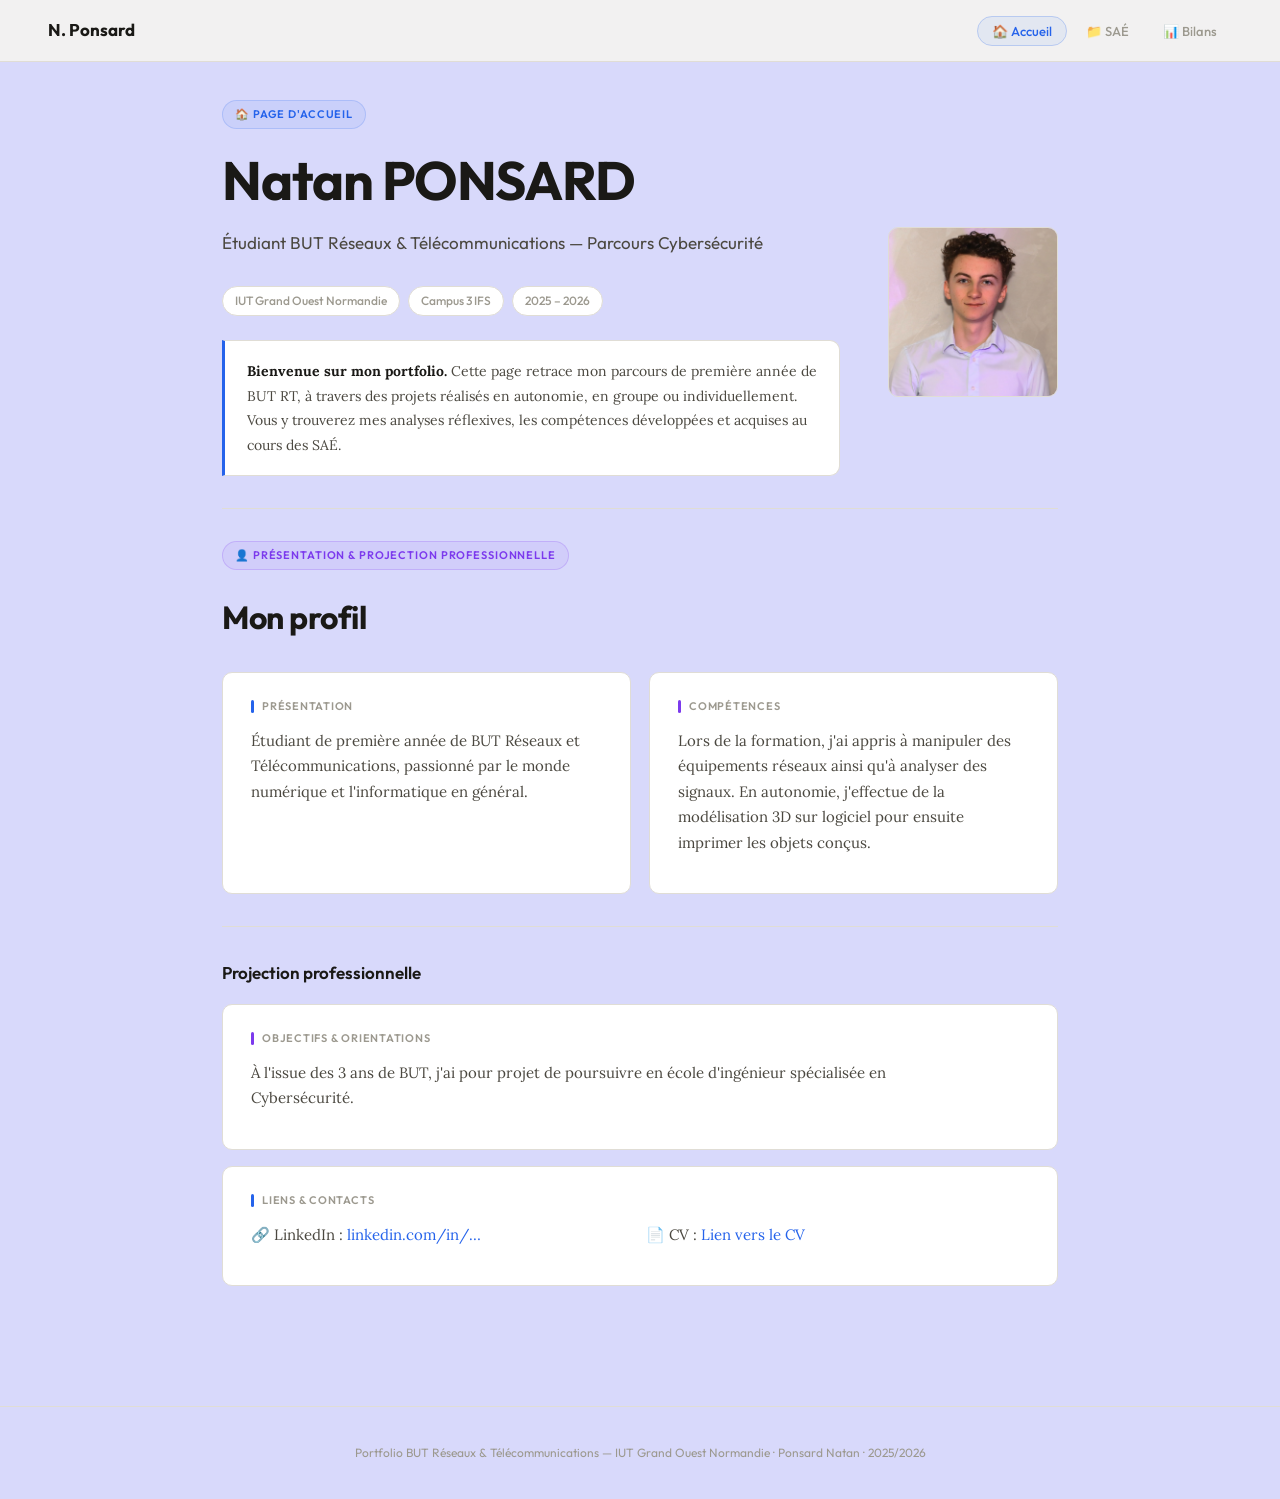
==== index.html @ ebaeb871 "first commit" ====
<!DOCTYPE html>
<html lang="fr">
<head>
  <meta charset="UTF-8" />
  <meta name="viewport" content="width=device-width, initial-scale=1.0" />
  <title>Portfolio BUT R&T — Accueil</title>
  <link href="https://fonts.googleapis.com/css2?family=Outfit:wght@400;500;600;700&family=Lora:ital,wght@0,400;0,500;1,400&display=swap" rel="stylesheet" />
  <link rel="stylesheet" href="style.css" />
</head>
<body>

<nav>
  <a href="index.html" class="nav-brand">N. Ponsard</a>
  <ul class="nav-links">
    <li><a href="index.html" class="active">🏠 Accueil</a></li>
    <li><a href="saes.html">📁 SAÉ</a></li>
    <li><a href="bilans.html">📊 Bilans</a></li>
  </ul>
</nav>

<main>
  <div class="section-label">🏠 Page d'accueil</div>

  <!-- HERO -->
  <div class="hero-wrapper">
    <div class="hero-grid">
      <div>
        <h1>Natan PONSARD </h1>
        <p class="hero-subtitle">Étudiant BUT Réseaux &amp; Télécommunications — Parcours Cybersécurité</p>
        <div class="badge-row">
          <span class="badge">IUT Grand Ouest Normandie</span>
          <span class="badge">Campus 3 IFS</span>
          <span class="badge">2025 – 2026</span>
        </div>
        <div class="hero-intro">
          <strong>Bienvenue sur mon portfolio.</strong> Cette page retrace mon parcours de première année de BUT RT,
          à travers des projets réalisés en autonomie, en groupe ou individuellement.
          Vous y trouverez mes analyses réflexives, les compétences développées et acquises au cours des SAÉ.
        </div>
      </div>

      <div class="hero-photo">
        <img src="photo_cv_2.JPG" alt="Photo" />
      </div>
    </div>
  </div>

  <!-- PRÉSENTATION -->
  <div class="divider"></div>
  <div class="section-label purple">👤 Présentation &amp; Projection professionnelle</div>
  <h2>Mon profil</h2>

  <div class="card-grid">
    <div class="card">
      <div class="block-title">Présentation</div>
      <p>
        Étudiant de première année de BUT Réseaux et Télécommunications, passionné
        par le monde numérique et l'informatique en général.
      </p>
    </div>
    <div class="card">
      <div class="block-title purple">Compétences</div>
      <p>
        Lors de la formation, j'ai appris à manipuler des équipements réseaux ainsi qu'à analyser des signaux.
        En autonomie, j'effectue de la modélisation 3D sur logiciel pour ensuite imprimer les objets conçus.
      </p>
    </div>
  </div>

  <div class="divider"></div>

  <h3>Projection professionnelle</h3>

  <div class="card">
    <div class="block-title purple">Objectifs &amp; orientations</div>
    <p>
      À l'issue des 3 ans de BUT, j'ai pour projet de poursuivre en école d'ingénieur
      spécialisée en Cybersécurité.
    </p>
  </div>

  <div class="card">
    <div class="block-title">Liens &amp; contacts</div>
    <div class="link-grid">
      <p>🔗 LinkedIn : <a href="https://linkedin.com/in/…" style="color:var(--accent);">linkedin.com/in/…</a></p>
      <p>📄 CV : <a href="#" style="color:var(--accent);">Lien vers le CV</a></p>
    </div>
  </div>
</main>

<footer>
  Portfolio BUT Réseaux &amp; Télécommunications — IUT Grand Ouest Normandie · Ponsard Natan · 2025/2026
</footer>

</body>
</html>
---- style.css ----
/* ════════════════════════════════════════
   PORTFOLIO BUT R&T — Feuille de styles
   ════════════════════════════════════════ */

/* ─── VARIABLES ─── */
:root {
  --bg:         #d8d9fb;
  --surface:    #ffffff;
  --surface2:   #f0efe9;
  --border:     #e0ddd5;
  --accent:     #2563eb;
  --accent3:    #16a34a;
  --orange:     #d97706;
  --purple:     #7c3aed;
  --text:       #1a1916;
  --text-dim:   #4b4840;
  --text-muted: #9c998f;
  --radius:     10px;
}

/* ─── RESET ─── */
*, *::before, *::after {
  box-sizing: border-box;
  margin: 0;
  padding: 0;
}

html { scroll-behavior: smooth; }

/* ─── BASE ─── */
body {
  font-family: 'Lora', Georgia, serif;
  background: var(--bg);
  color: var(--text);
  line-height: 1.7;
  font-size: 15px;
}

h1 {
  font-family: 'Outfit', sans-serif;
  font-size: clamp(32px, 5vw, 54px);
  font-weight: 700;
  line-height: 1.15;
  letter-spacing: -0.02em;
  margin-bottom: 18px;
  color: var(--text);
}

h2 {
  font-family: 'Outfit', sans-serif;
  font-size: clamp(22px, 3.5vw, 32px);
  font-weight: 700;
  letter-spacing: -0.015em;
  margin-bottom: 14px;
  color: var(--text);
}

h3 {
  font-family: 'Outfit', sans-serif;
  font-size: 17px;
  font-weight: 600;
  margin-bottom: 10px;
  color: var(--text);
}

p {
  color: var(--text-dim);
  margin-bottom: 14px;
  max-width: 680px;
}

a {
  color: var(--text-dim);
  text-decoration: none;
}

/* ─── NAV ─── */
nav {
  position: fixed;
  top: 0; left: 0; right: 0;
  z-index: 100;
  display: flex;
  align-items: center;
  justify-content: space-between;
  padding: 16px 48px;
  background: rgba(245, 244, 240, 0.92);
  backdrop-filter: blur(12px);
  border-bottom: 1px solid var(--border);
}

.nav-brand {
  font-family: 'Outfit', sans-serif;
  font-weight: 700;
  font-size: 17px;
  color: var(--text);
  text-decoration: none;
}

.nav-links {
  display: flex;
  gap: 4px;
  list-style: none;
}

.nav-links a {
  color: var(--text-muted);
  text-decoration: none;
  font-family: 'Outfit', sans-serif;
  font-size: 13px;
  font-weight: 500;
  padding: 6px 14px;
  border-radius: 20px;
  transition: all 0.18s;
  border: 1px solid transparent;
}

.nav-links a:hover {
  color: var(--text);
  border-color: var(--border);
  background: var(--surface);
}

.nav-links a.active {
  color: var(--accent);
  background: rgba(37, 99, 235, 0.08);
  border-color: rgba(37, 99, 235, 0.22);
}

/* ─── LAYOUT ─── */
main {
  max-width: 900px;
  margin: 0 auto;
  padding: 100px 32px 80px;
}

/* ─── SECTION LABEL ─── */
.section-label {
  display: inline-flex;
  align-items: center;
  gap: 8px;
  font-family: 'Outfit', sans-serif;
  font-size: 11px;
  font-weight: 600;
  letter-spacing: 0.08em;
  text-transform: uppercase;
  color: var(--accent);
  background: rgba(37, 99, 235, 0.07);
  border: 1px solid rgba(37, 99, 235, 0.18);
  padding: 4px 12px;
  border-radius: 20px;
  margin-bottom: 20px;
}

.section-label.green  { color: var(--accent3); background: rgba(22,163,74,0.07); border-color: rgba(22,163,74,0.2); }
.section-label.purple { color: var(--purple);  background: rgba(124,58,237,0.07); border-color: rgba(124,58,237,0.2); }

/* ─── HERO ACCUEIL ─── */
.hero-wrapper {
  min-height: unset;
  display: flex;
  flex-direction: column;
  justify-content: center;
}

.hero-grid {
  display: grid;
  grid-template-columns: 1fr auto;
  gap: 48px;
  align-items: center;
}

.hero-photo {
  width: 170px;
  height: 170px;
  border-radius: var(--radius);
  background: var(--surface2);
  border: 1px solid var(--border);
  overflow: hidden;
  display: flex;
  align-items: center;
  justify-content: center;
  flex-shrink: 0;
  color: var(--text-muted);
  font-size: 13px;
  font-family: 'Outfit', sans-serif;
}

.hero-photo img {
  width: 100%;
  height: 100%;
  object-fit: cover;
  display: block;
}

.hero-subtitle {
  font-size: 17px;
  color: var(--text-dim);
  margin-bottom: 28px;
  font-family: 'Outfit', sans-serif;
  font-weight: 400;
}

.hero-intro {
  background: var(--surface);
  border: 1px solid var(--border);
  border-left: 3px solid var(--accent);
  border-radius: 0 var(--radius) var(--radius) 0;
  padding: 18px 22px;
  color: var(--text-dim);
  font-size: 14px;
  margin-top: 24px;
  line-height: 1.75;
}

.hero-intro strong { color: var(--text); font-style: normal; }

.badge-row { display: flex; flex-wrap: wrap; gap: 8px; margin-top: 16px; }

.badge {
  font-family: 'Outfit', sans-serif;
  font-size: 12px;
  font-weight: 500;
  padding: 4px 12px;
  border-radius: 20px;
  border: 1px solid var(--border);
  color: var(--text-muted);
  background: var(--surface);
}

/* ─── CARDS ─── */
.card {
  background: var(--surface);
  border: 1px solid var(--border);
  border-radius: var(--radius);
  padding: 24px 28px;
  transition: border-color 0.18s, box-shadow 0.18s;
  margin-top: 16px;
}

.card:hover {
  border-color: #c5c2bb;
  box-shadow: 0 2px 12px rgba(0,0,0,0.06);
}

.card-grid {
  display: grid;
  grid-template-columns: repeat(auto-fit, minmax(260px, 1fr));
  gap: 18px;
  margin-top: 28px;
}

.card-grid .card { margin-top: 0; }

/* ─── BLOCK TITLE ─── */
.block-title {
  font-family: 'Outfit', sans-serif;
  font-size: 11px;
  font-weight: 600;
  letter-spacing: 0.07em;
  text-transform: uppercase;
  color: var(--text-muted);
  margin-bottom: 12px;
  margin-top: 16px;
  display: flex;
  align-items: center;
  gap: 8px;
}

.block-title:first-child { margin-top: 0; }

.block-title::before {
  content: '';
  display: block;
  width: 3px; height: 13px;
  background: var(--accent);
  border-radius: 2px;
  flex-shrink: 0;
}

.block-title.green::before  { background: var(--accent3); }
.block-title.purple::before { background: var(--purple); }
.block-title.orange::before { background: var(--orange); }

/* ─── ONGLETS SAÉ ─── */
.tabs-bar {
  display: flex;
  gap: 4px;
  flex-wrap: wrap;
  margin-bottom: 28px;
  border-bottom: 1px solid var(--border);
  padding-bottom: 0;
}

.tab-btn {
  font-family: 'Outfit', sans-serif;
  font-size: 12px;
  font-weight: 600;
  letter-spacing: 0.03em;
  color: var(--text-muted);
  background: transparent;
  border: none;
  border-bottom: 2px solid transparent;
  padding: 9px 15px;
  cursor: pointer;
  transition: all 0.18s;
  margin-bottom: -1px;
  border-radius: 6px 6px 0 0;
}

.tab-btn:hover {
  color: var(--text-dim);
  background: var(--surface2);
}

.tab-btn.active {
  color: var(--accent);
  border-bottom-color: var(--accent);
  background: rgba(37, 99, 235, 0.05);
}

.tab-panel { display: none; }
.tab-panel.active { display: block; }

/* ─── SAÉ BLOCS ─── */
.sae-code {
  font-family: 'Outfit', sans-serif;
  font-size: 12px;
  font-weight: 600;
  color: var(--accent);
  background: rgba(37, 99, 235, 0.08);
  padding: 4px 10px;
  border-radius: 6px;
  letter-spacing: 0.04em;
  border: 1px solid rgba(37, 99, 235, 0.18);
  white-space: nowrap;
}

.sae-title-row {
  display: flex;
  align-items: flex-start;
  gap: 12px;
  flex-wrap: wrap;
  margin-bottom: 24px;
}

.sae-section {
  background: var(--surface);
  border: 1px solid var(--border);
  border-radius: var(--radius);
  padding: 22px 26px;
  margin-top: 14px;
}

/* ─── AC ─── */
.ac-list { display: flex; flex-direction: column; gap: 8px; margin-top: 8px; }

.ac-item {
  display: flex;
  gap: 10px;
  align-items: center;
  background: var(--surface2);
  border: 1px solid var(--border);
  border-radius: 7px;
  padding: 10px 14px;
}

.ac-code {
  font-family: 'Outfit', sans-serif;
  font-size: 11px;
  font-weight: 600;
  color: var(--accent3);
  background: rgba(22,163,74,0.08);
  padding: 2px 8px;
  border-radius: 4px;
  white-space: nowrap;
  border: 1px solid rgba(22,163,74,0.2);
  flex-shrink: 0;
}

/* ─── TRACE ZONE ─── */
.trace-zone {
  border: 2px dashed var(--border);
  border-radius: 8px;
  padding: 22px;
  text-align: center;
  color: var(--text-muted);
  font-size: 13px;
  margin-top: 12px;
  transition: border-color 0.18s;
}

.trace-zone:hover { border-color: #b0ad a6; color: var(--text-dim); }

.trace-zone small {
  display: block;
  font-size: 11px;
  opacity: 0.6;
  margin-top: 4px;
}

/* ─── BILAN COMPÉTENCES ─── */
.competence-card {
  background: var(--surface);
  border: 1px solid var(--border);
  border-radius: var(--radius);
  overflow: hidden;
  margin-top: 20px;
}

.competence-header {
  background: var(--surface2);
  padding: 15px 22px;
  border-bottom: 1px solid var(--border);
  display: flex;
  align-items: center;
  gap: 12px;
}

.competence-num {
  width: 32px; height: 32px;
  border-radius: 8px;
  background: var(--accent);
  color: white;
  font-family: 'Outfit', sans-serif;
  font-weight: 700;
  font-size: 14px;
  display: flex;
  align-items: center;
  justify-content: center;
  flex-shrink: 0;
}

.competence-num.green  { background: var(--accent3); }
.competence-num.purple { background: var(--purple); }
.competence-num.orange { background: var(--orange); }

.competence-title    { font-family: 'Outfit', sans-serif; font-weight: 600; font-size: 15px; color: var(--text); }
.competence-subtitle { font-size: 12px; color: var(--text-muted); }

.competence-body { padding: 22px; }

.niveau-bar {
  display: flex;
  gap: 6px;
  margin-top: 10px;
  margin-bottom: 20px;
}

.niveau-btn {
  flex: 1;
  padding: 8px 4px;
  border-radius: 6px;
  border: 1px solid var(--border);
  background: var(--bg);
  color: var(--text-muted);
  font-size: 12px;
  font-family: 'Outfit', sans-serif;
  font-weight: 600;
  cursor: pointer;
  text-align: center;
  transition: all 0.18s;
}

.niveau-btn:hover { border-color: var(--accent); color: var(--accent); }

/* ─── PRÉSENTATION ─── */
.link-grid {
  display: grid;
  grid-template-columns: 1fr 1fr;
  gap: 12px;
  margin-top: 8px;
}

/* ─── FORMULAIRES ─── */
textarea, input[type="text"] {
  width: 100%;
  background: var(--bg);
  border: 1px solid var(--border);
  border-radius: 7px;
  color: var(--text);
  font-family: 'Lora', Georgia, serif;
  font-size: 14px;
  padding: 11px 14px;
  line-height: 1.6;
  resize: vertical;
  transition: border-color 0.18s;
  margin-top: 4px;
}

textarea:focus, input[type="text"]:focus {
  outline: none;
  border-color: var(--accent);
}

textarea { min-height: 90px; }

/* ─── UTILITAIRES ─── */
.divider { height: 1px; background: var(--border); margin: 32px 0; }

.tip {
  background: rgba(37,99,235,0.05);
  border: 1px solid rgba(37,99,235,0.14);
  border-radius: 8px;
  padding: 12px 16px;
  font-size: 13px;
  color: var(--text-dim);
  margin-top: 20px;
}

.tip strong { color: var(--accent); }

/* ─── FOOTER ─── */
footer {
  text-align: center;
  padding: 36px 32px;
  color: var(--text-muted);
  font-family: 'Outfit', sans-serif;
  font-size: 12px;
  border-top: 1px solid var(--border);
  margin-top: 40px;
}

/* ─── RESPONSIVE ─── */
@media (max-width: 640px) {
  nav { padding: 13px 18px; }
  main { padding: 86px 16px 60px; }
  .hero-grid { grid-template-columns: 1fr; }
  .hero-photo { display: none; }
  .link-grid { grid-template-columns: 1fr; }
  .niveau-bar { flex-wrap: wrap; }
}
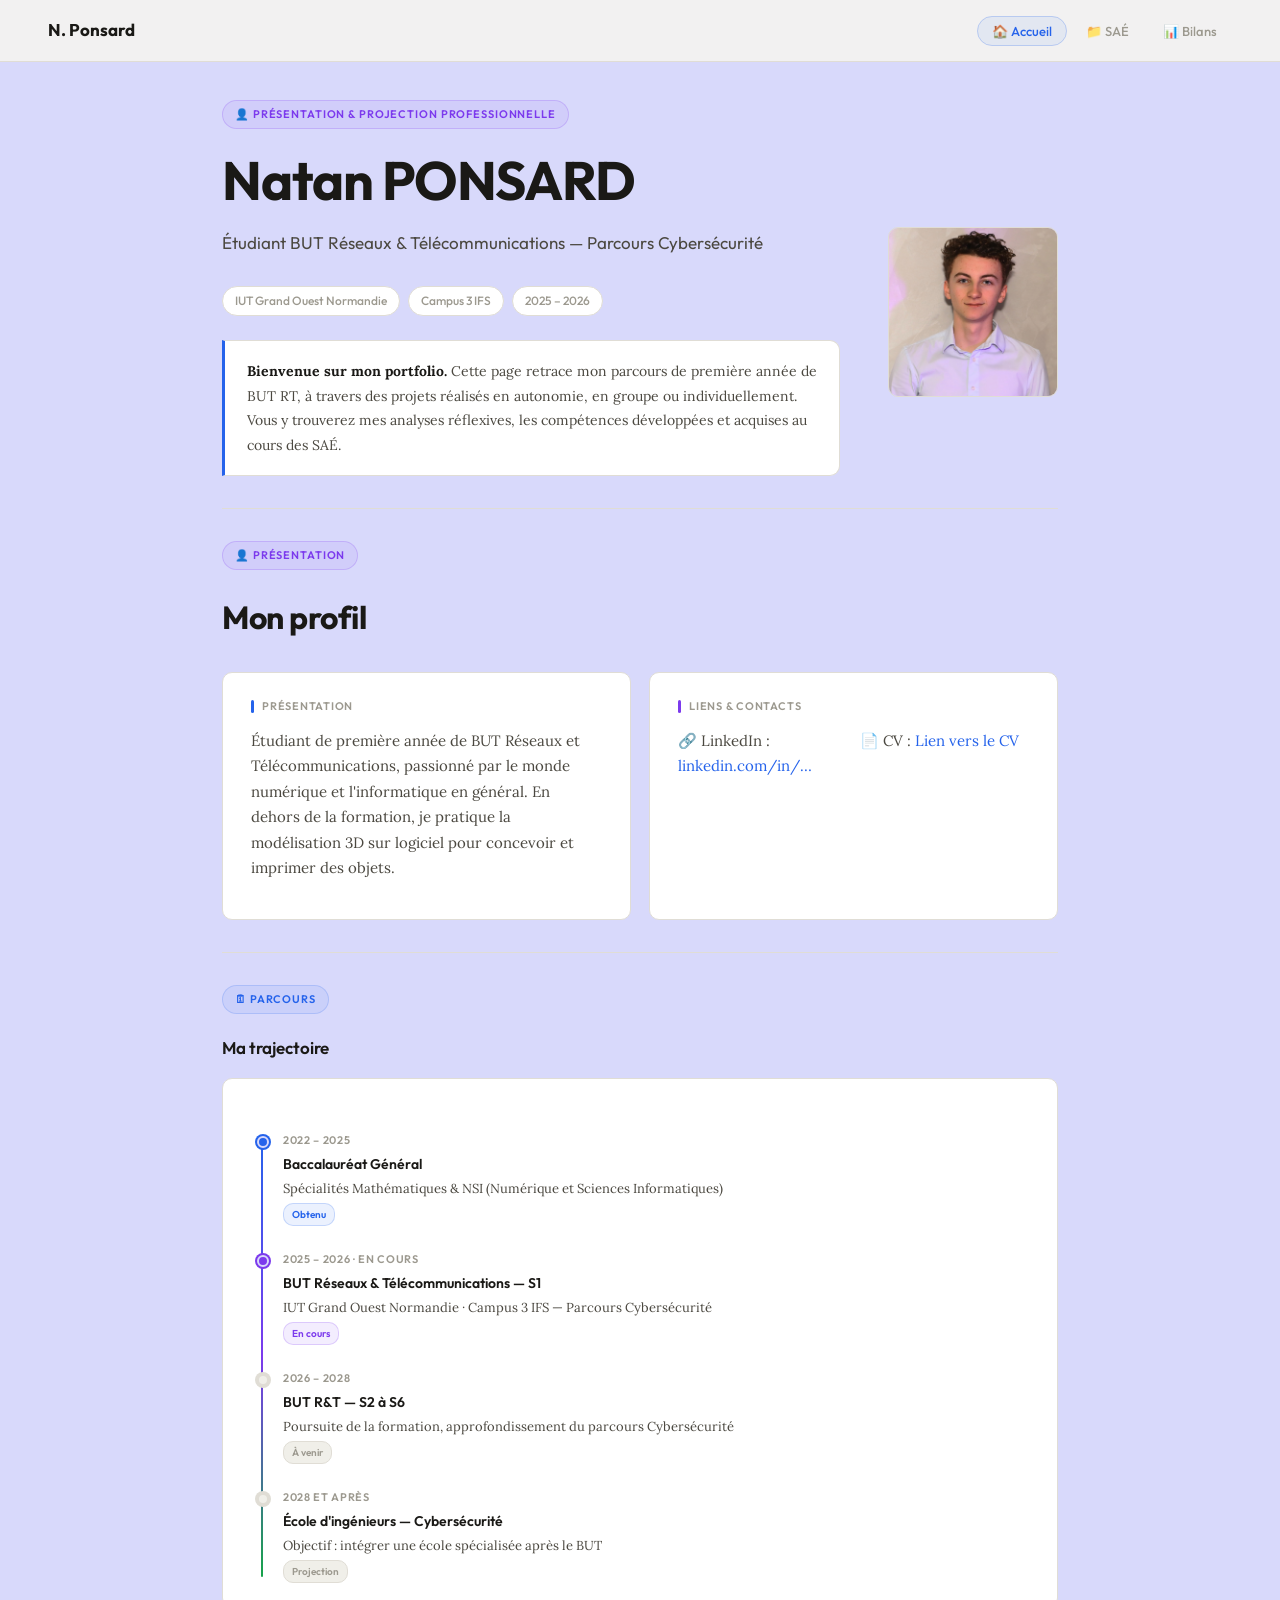
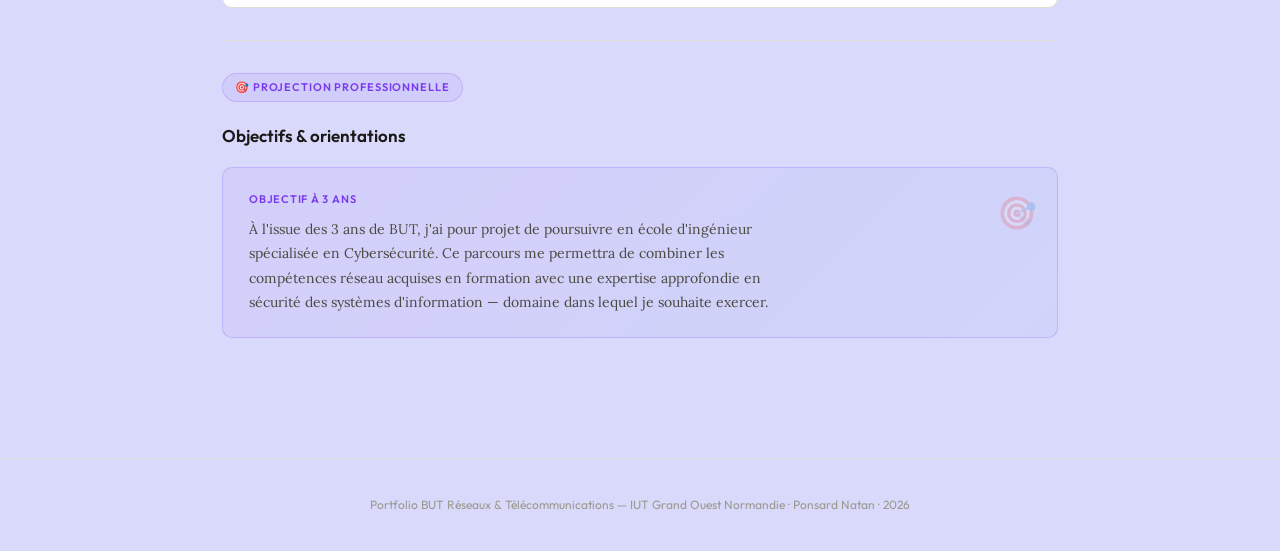
==== commit d34a49f3: "3nd commit" ====
--- a/index.html
+++ b/index.html
@@ -3,12 +3,123 @@
 <head>
   <meta charset="UTF-8" />
   <meta name="viewport" content="width=device-width, initial-scale=1.0" />
-  <title>Portfolio BUT R&T — Accueil</title>
+  <title>Portfolio BUT R&T — Présentation</title>
   <link href="https://fonts.googleapis.com/css2?family=Outfit:wght@400;500;600;700&family=Lora:ital,wght@0,400;0,500;1,400&display=swap" rel="stylesheet" />
   <link rel="stylesheet" href="style.css" />
+  <style>
+    /* ── TIMELINE ── */
+    .timeline {
+      position: relative;
+      margin: 28px 0 0;
+      padding-left: 32px;
+    }
+    .timeline::before {
+      content: '';
+      position: absolute;
+      left: 10px;
+      top: 6px;
+      bottom: 6px;
+      width: 2px;
+      background: linear-gradient(to bottom, var(--accent), var(--purple), var(--accent3));
+      border-radius: 2px;
+    }
+    .tl-item {
+      position: relative;
+      margin-bottom: 24px;
+    }
+    .tl-item:last-child { margin-bottom: 0; }
+    .tl-dot {
+      position: absolute;
+      left: -26px;
+      top: 5px;
+      width: 12px;
+      height: 12px;
+      border-radius: 50%;
+      background: var(--accent);
+      border: 2px solid var(--bg);
+      box-shadow: 0 0 0 2px var(--accent);
+    }
+    .tl-dot.purple { background: var(--purple); box-shadow: 0 0 0 2px var(--purple); }
+    .tl-dot.future {
+      background: var(--surface2);
+      border-color: var(--border);
+      box-shadow: 0 0 0 2px var(--border);
+    }
+    .tl-date {
+      font-family: 'Outfit', sans-serif;
+      font-size: 11px;
+      font-weight: 600;
+      color: var(--text-muted);
+      letter-spacing: 0.06em;
+      text-transform: uppercase;
+      margin-bottom: 3px;
+    }
+    .tl-title {
+      font-family: 'Outfit', sans-serif;
+      font-size: 14px;
+      font-weight: 600;
+      color: var(--text);
+      margin-bottom: 2px;
+    }
+    .tl-sub {
+      font-family: 'Lora', serif;
+      font-size: 13px;
+      color: var(--text-dim);
+      line-height: 1.5;
+    }
+    .tl-tag {
+      display: inline-block;
+      font-family: 'Outfit', sans-serif;
+      font-size: 10px;
+      font-weight: 600;
+      padding: 2px 8px;
+      border-radius: 10px;
+      margin-top: 5px;
+      background: rgba(37,99,235,0.09);
+      color: var(--accent);
+      border: 1px solid rgba(37,99,235,0.2);
+    }
+    .tl-tag.purple { background: rgba(124,58,237,0.09); color: var(--purple); border-color: rgba(124,58,237,0.2); }
+    .tl-tag.muted  { background: var(--surface2); color: var(--text-muted); border-color: var(--border); }
+ 
+    /* ── GOAL CARD ── */
+    .goal-card {
+      background: linear-gradient(135deg, rgba(124,58,237,0.06) 0%, rgba(37,99,235,0.04) 100%);
+      border: 1px solid rgba(124,58,237,0.2);
+      border-radius: var(--radius);
+      padding: 22px 26px;
+      margin-top: 16px;
+      position: relative;
+      overflow: hidden;
+    }
+    .goal-card::before {
+      content: '🎯';
+      position: absolute;
+      right: 20px; top: 18px;
+      font-size: 32px;
+      opacity: 0.18;
+    }
+    .goal-label {
+      font-family: 'Outfit', sans-serif;
+      font-size: 11px;
+      font-weight: 600;
+      letter-spacing: 0.07em;
+      text-transform: uppercase;
+      color: var(--purple);
+      margin-bottom: 8px;
+    }
+    .goal-text {
+      font-family: 'Lora', serif;
+      font-size: 14px;
+      color: var(--text-dim);
+      line-height: 1.75;
+      max-width: 560px;
+      margin: 0;
+    }
+  </style>
 </head>
 <body>
-
+ 
 <nav>
   <a href="index.html" class="nav-brand">N. Ponsard</a>
   <ul class="nav-links">
@@ -17,15 +128,15 @@
     <li><a href="bilans.html">📊 Bilans</a></li>
   </ul>
 </nav>
-
+ 
 <main>
-  <div class="section-label">🏠 Page d'accueil</div>
-
+  <div class="section-label purple">👤 Présentation &amp; Projection professionnelle</div>
+ 
   <!-- HERO -->
   <div class="hero-wrapper">
     <div class="hero-grid">
       <div>
-        <h1>Natan PONSARD </h1>
+        <h1>Natan PONSARD</h1>
         <p class="hero-subtitle">Étudiant BUT Réseaux &amp; Télécommunications — Parcours Cybersécurité</p>
         <div class="badge-row">
           <span class="badge">IUT Grand Ouest Normandie</span>
@@ -38,59 +149,95 @@
           Vous y trouverez mes analyses réflexives, les compétences développées et acquises au cours des SAÉ.
         </div>
       </div>
-
       <div class="hero-photo">
         <img src="photo_cv_2.JPG" alt="Photo" />
       </div>
     </div>
   </div>
-
+ 
   <!-- PRÉSENTATION -->
   <div class="divider"></div>
-  <div class="section-label purple">👤 Présentation &amp; Projection professionnelle</div>
+  <div class="section-label purple">👤 Présentation</div>
   <h2>Mon profil</h2>
-
+ 
   <div class="card-grid">
     <div class="card">
       <div class="block-title">Présentation</div>
       <p>
         Étudiant de première année de BUT Réseaux et Télécommunications, passionné
         par le monde numérique et l'informatique en général.
+        En dehors de la formation, je pratique la modélisation 3D sur logiciel pour concevoir et imprimer des objets.
       </p>
     </div>
     <div class="card">
-      <div class="block-title purple">Compétences</div>
-      <p>
-        Lors de la formation, j'ai appris à manipuler des équipements réseaux ainsi qu'à analyser des signaux.
-        En autonomie, j'effectue de la modélisation 3D sur logiciel pour ensuite imprimer les objets conçus.
-      </p>
-    </div>
-  </div>
-
+      <div class="block-title purple">Liens &amp; contacts</div>
+      <div class="link-grid">
+        <p>🔗 LinkedIn : <a href="https://linkedin.com/in/…" style="color:var(--accent);">linkedin.com/in/…</a></p>
+        <p>📄 CV : <a href="#" style="color:var(--accent);">Lien vers le CV</a></p>
+      </div>
+    </div>
+  </div>
+ 
   <div class="divider"></div>
-
-  <h3>Projection professionnelle</h3>
-
+ 
+  <!-- TRAJECTOIRE -->
+  <div class="section-label">🗓 Parcours</div>
+  <h3>Ma trajectoire</h3>
+ 
   <div class="card">
-    <div class="block-title purple">Objectifs &amp; orientations</div>
-    <p>
+    <div class="timeline">
+      <div class="tl-item">
+        <div class="tl-dot"></div>
+        <div class="tl-date">2022 – 2025</div>
+        <div class="tl-title">Baccalauréat Général</div>
+        <div class="tl-sub">Spécialités Mathématiques &amp; NSI (Numérique et Sciences Informatiques)</div>
+        <span class="tl-tag">Obtenu</span>
+      </div>
+      <div class="tl-item">
+        <div class="tl-dot purple"></div>
+        <div class="tl-date">2025 – 2026 · En cours</div>
+        <div class="tl-title">BUT Réseaux &amp; Télécommunications — S1</div>
+        <div class="tl-sub">IUT Grand Ouest Normandie · Campus 3 IFS — Parcours Cybersécurité</div>
+        <span class="tl-tag purple">En cours</span>
+      </div>
+      <div class="tl-item">
+        <div class="tl-dot future"></div>
+        <div class="tl-date">2026 – 2028</div>
+        <div class="tl-title">BUT R&T — S2 à S6</div>
+        <div class="tl-sub">Poursuite de la formation, approfondissement du parcours Cybersécurité</div>
+        <span class="tl-tag muted">À venir</span>
+      </div>
+      <div class="tl-item">
+        <div class="tl-dot future"></div>
+        <div class="tl-date">2028 et après</div>
+        <div class="tl-title">École d'ingénieurs — Cybersécurité</div>
+        <div class="tl-sub">Objectif : intégrer une école spécialisée après le BUT</div>
+        <span class="tl-tag muted">Projection</span>
+      </div>
+    </div>
+  </div>
+ 
+  <div class="divider"></div>
+ 
+  <!-- PROJECTION -->
+  <div class="section-label purple">🎯 Projection professionnelle</div>
+  <h3>Objectifs &amp; orientations</h3>
+ 
+  <div class="goal-card">
+    <div class="goal-label">Objectif à 3 ans</div>
+    <p class="goal-text">
       À l'issue des 3 ans de BUT, j'ai pour projet de poursuivre en école d'ingénieur
-      spécialisée en Cybersécurité.
+      spécialisée en Cybersécurité. Ce parcours me permettra de combiner les compétences
+      réseau acquises en formation avec une expertise approfondie en sécurité des systèmes
+      d'information — domaine dans lequel je souhaite exercer.
     </p>
   </div>
-
-  <div class="card">
-    <div class="block-title">Liens &amp; contacts</div>
-    <div class="link-grid">
-      <p>🔗 LinkedIn : <a href="https://linkedin.com/in/…" style="color:var(--accent);">linkedin.com/in/…</a></p>
-      <p>📄 CV : <a href="#" style="color:var(--accent);">Lien vers le CV</a></p>
-    </div>
-  </div>
+ 
 </main>
-
+ 
 <footer>
-  Portfolio BUT Réseaux &amp; Télécommunications — IUT Grand Ouest Normandie · Ponsard Natan · 2025/2026
+  Portfolio BUT Réseaux &amp; Télécommunications — IUT Grand Ouest Normandie · Ponsard Natan · 2026
 </footer>
-
+ 
 </body>
-</html>
+</html>
--- a/style.css
+++ b/style.css
@@ -384,18 +384,15 @@
   padding: 22px;
   text-align: center;
   color: var(--text-muted);
-  font-size: 13px;
+  font-size: 15px;
   margin-top: 12px;
   transition: border-color 0.18s;
 }
 
-.trace-zone:hover { border-color: #b0ad a6; color: var(--text-dim); }
-
-.trace-zone small {
-  display: block;
-  font-size: 11px;
-  opacity: 0.6;
-  margin-top: 4px;
+.trace-zone a {
+  color: var(--accent);
+  text-decoration: underline;
+  font-weight: 500;
 }
 
 /* ─── BILAN COMPÉTENCES ─── */
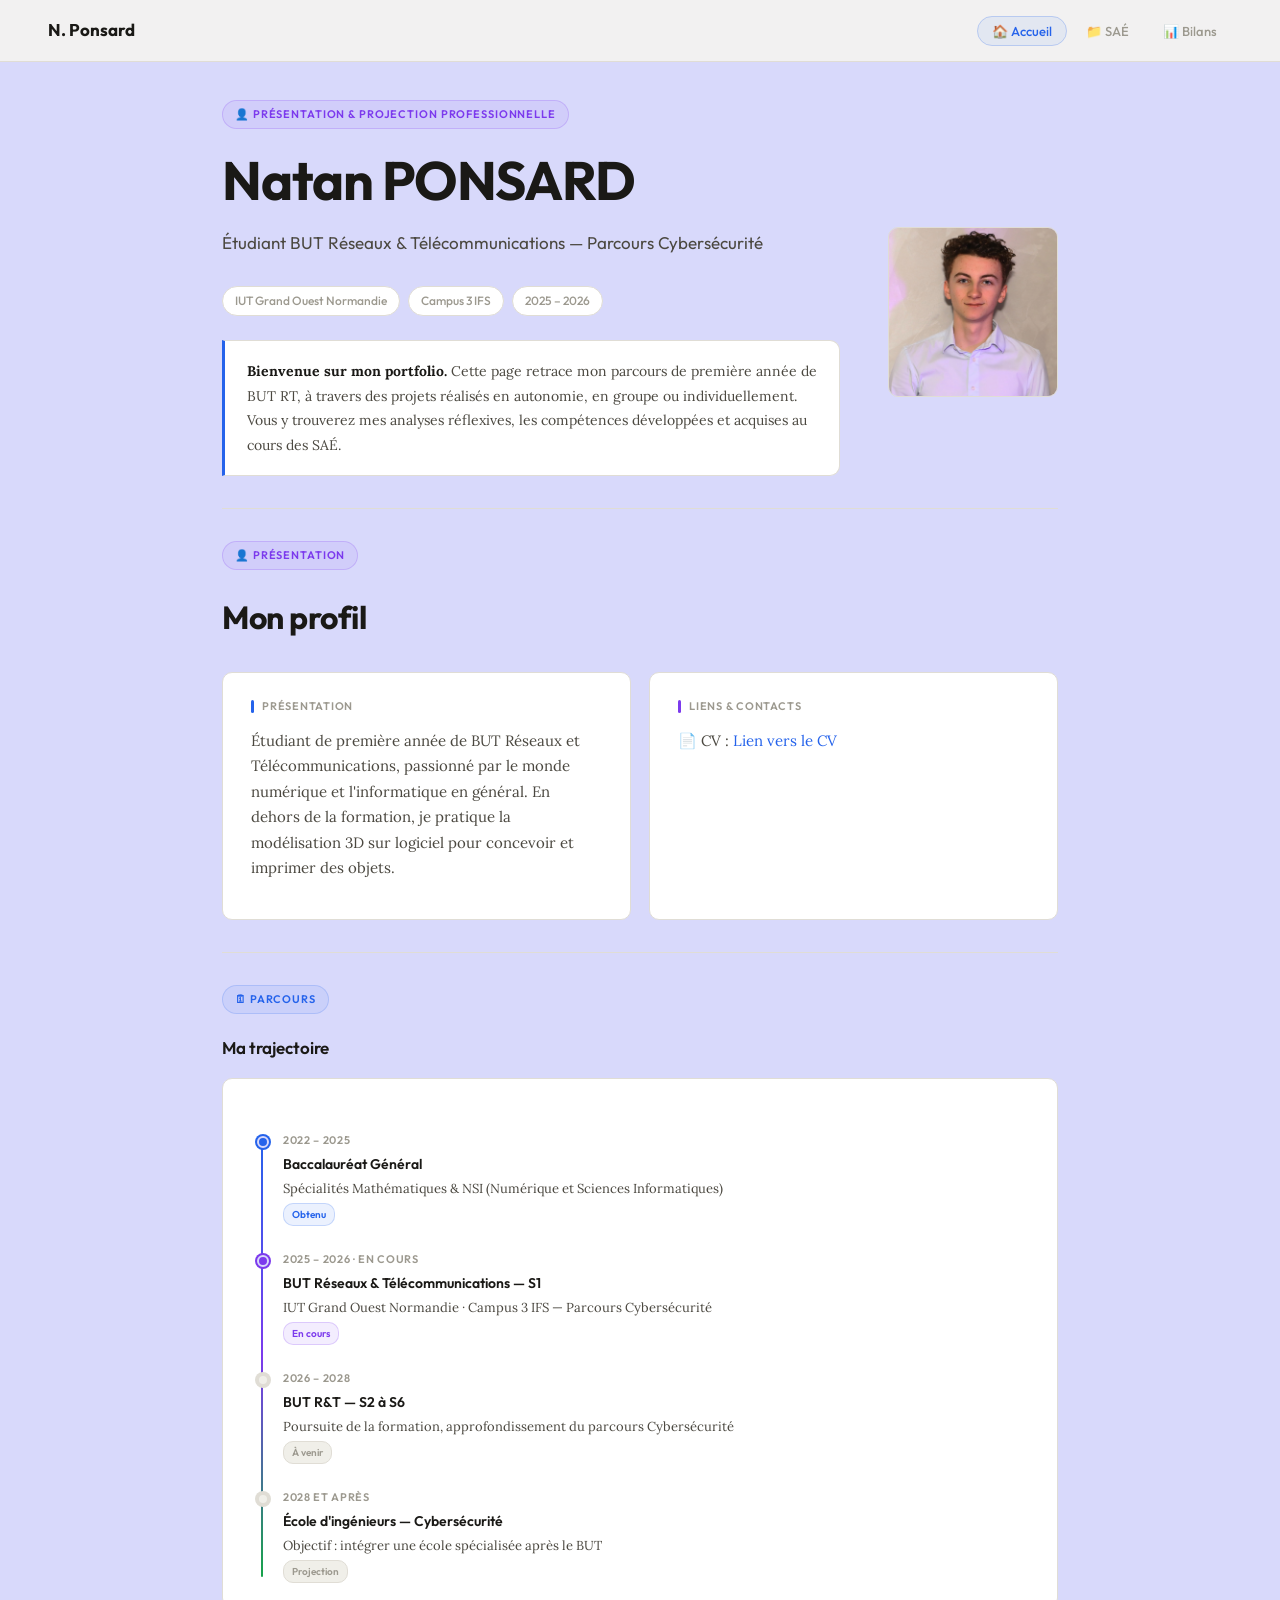
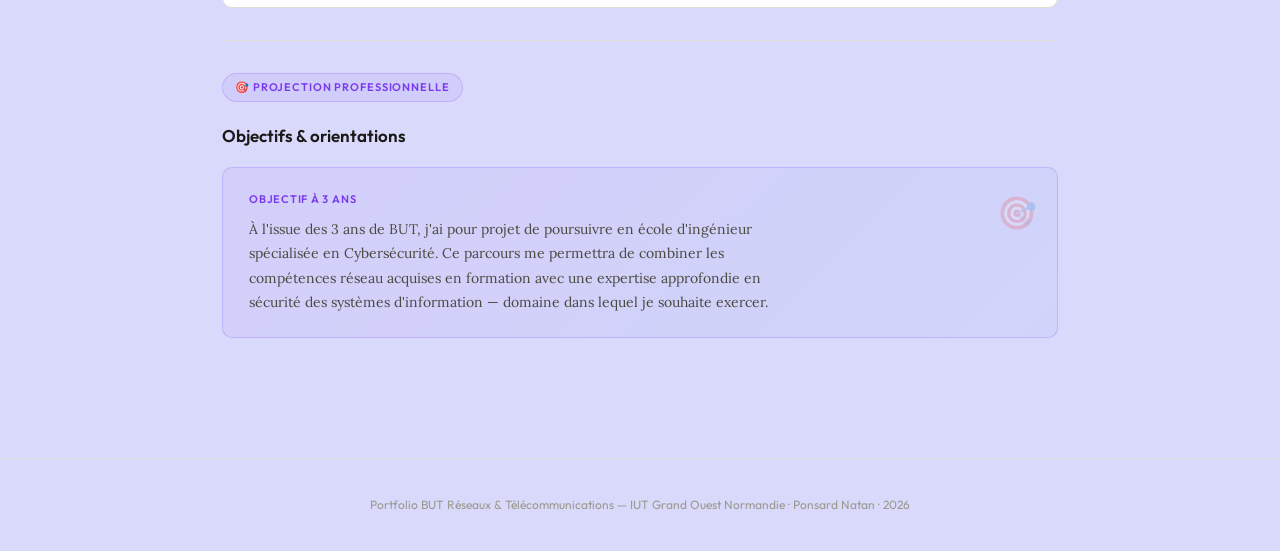
==== commit 2de0385c: "cv" ====
--- a/index.html
+++ b/index.html
@@ -172,8 +172,7 @@
     <div class="card">
       <div class="block-title purple">Liens &amp; contacts</div>
       <div class="link-grid">
-        <p>🔗 LinkedIn : <a href="https://linkedin.com/in/…" style="color:var(--accent);">linkedin.com/in/…</a></p>
-        <p>📄 CV : <a href="#" style="color:var(--accent);">Lien vers le CV</a></p>
+        <p>📄 CV : <a href="/Documents/Natan.pdf" style="color:var(--accent);">Lien vers le CV</a></p>
       </div>
     </div>
   </div>
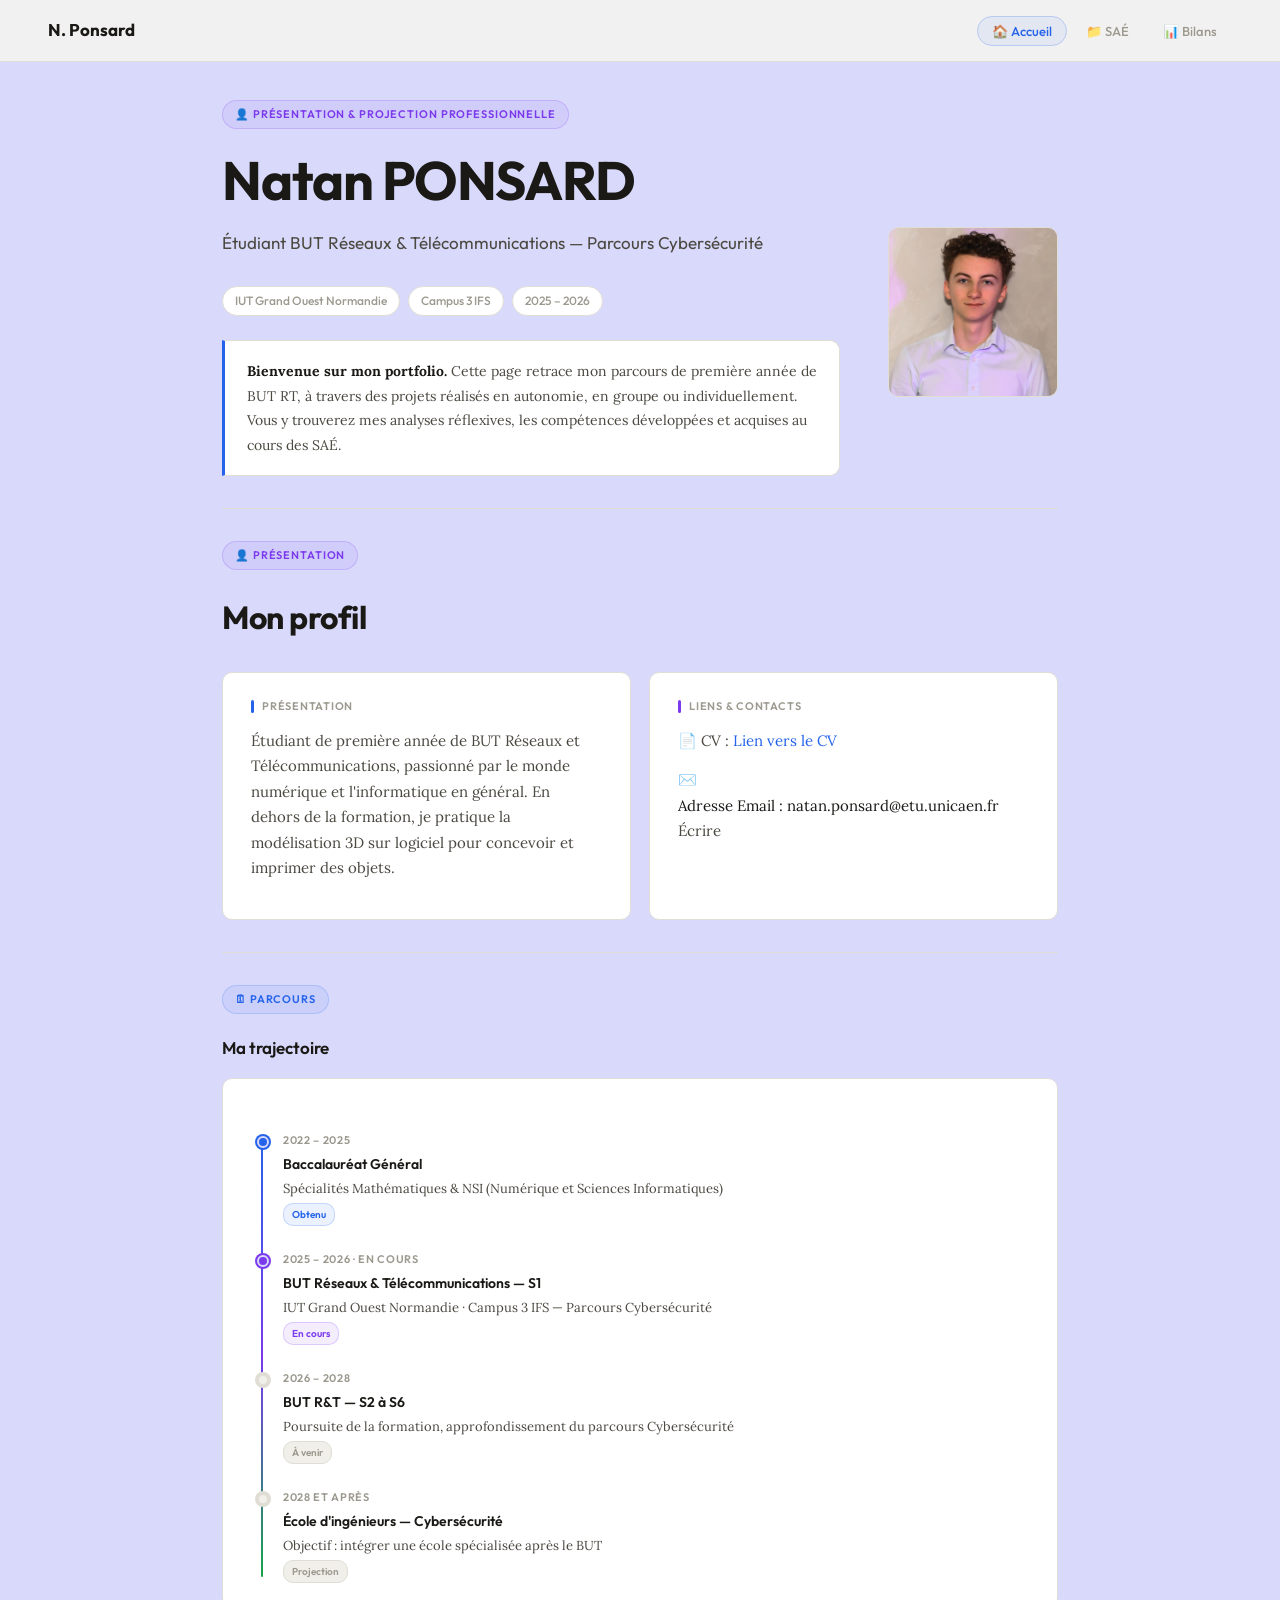
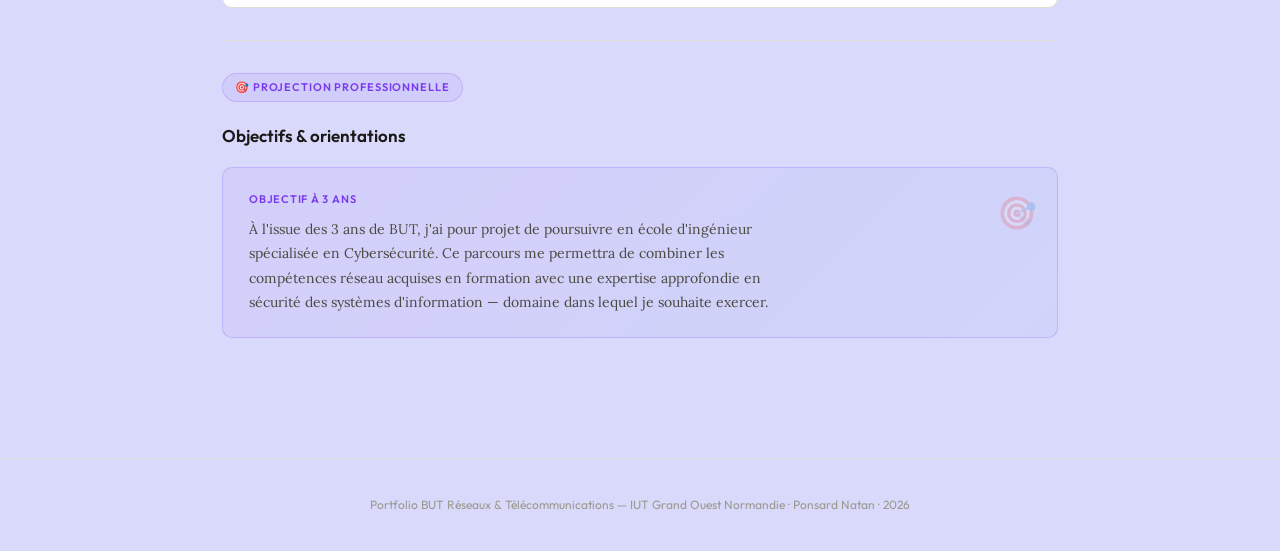
==== commit 4a1b7faa: "5eme commit" ====
--- a/index.html
+++ b/index.html
@@ -174,6 +174,14 @@
       <div class="link-grid">
         <p>📄 CV : <a href="/Documents/Natan.pdf" style="color:var(--accent);">Lien vers le CV</a></p>
       </div>
+      <div class="contact-item">
+          <div class="contact-icon">✉️</div>
+          <div class="contact-details">
+            <span class="contact-label">Adresse Email :</span>
+            <span class="contact-sub">natan.ponsard@etu.unicaen.fr</span>
+          </div>
+          <a href="mailto:natan.ponsard@etu.univ-caen.fr" class="contact-btn secondary">Écrire</a>
+        </div>
     </div>
   </div>
  
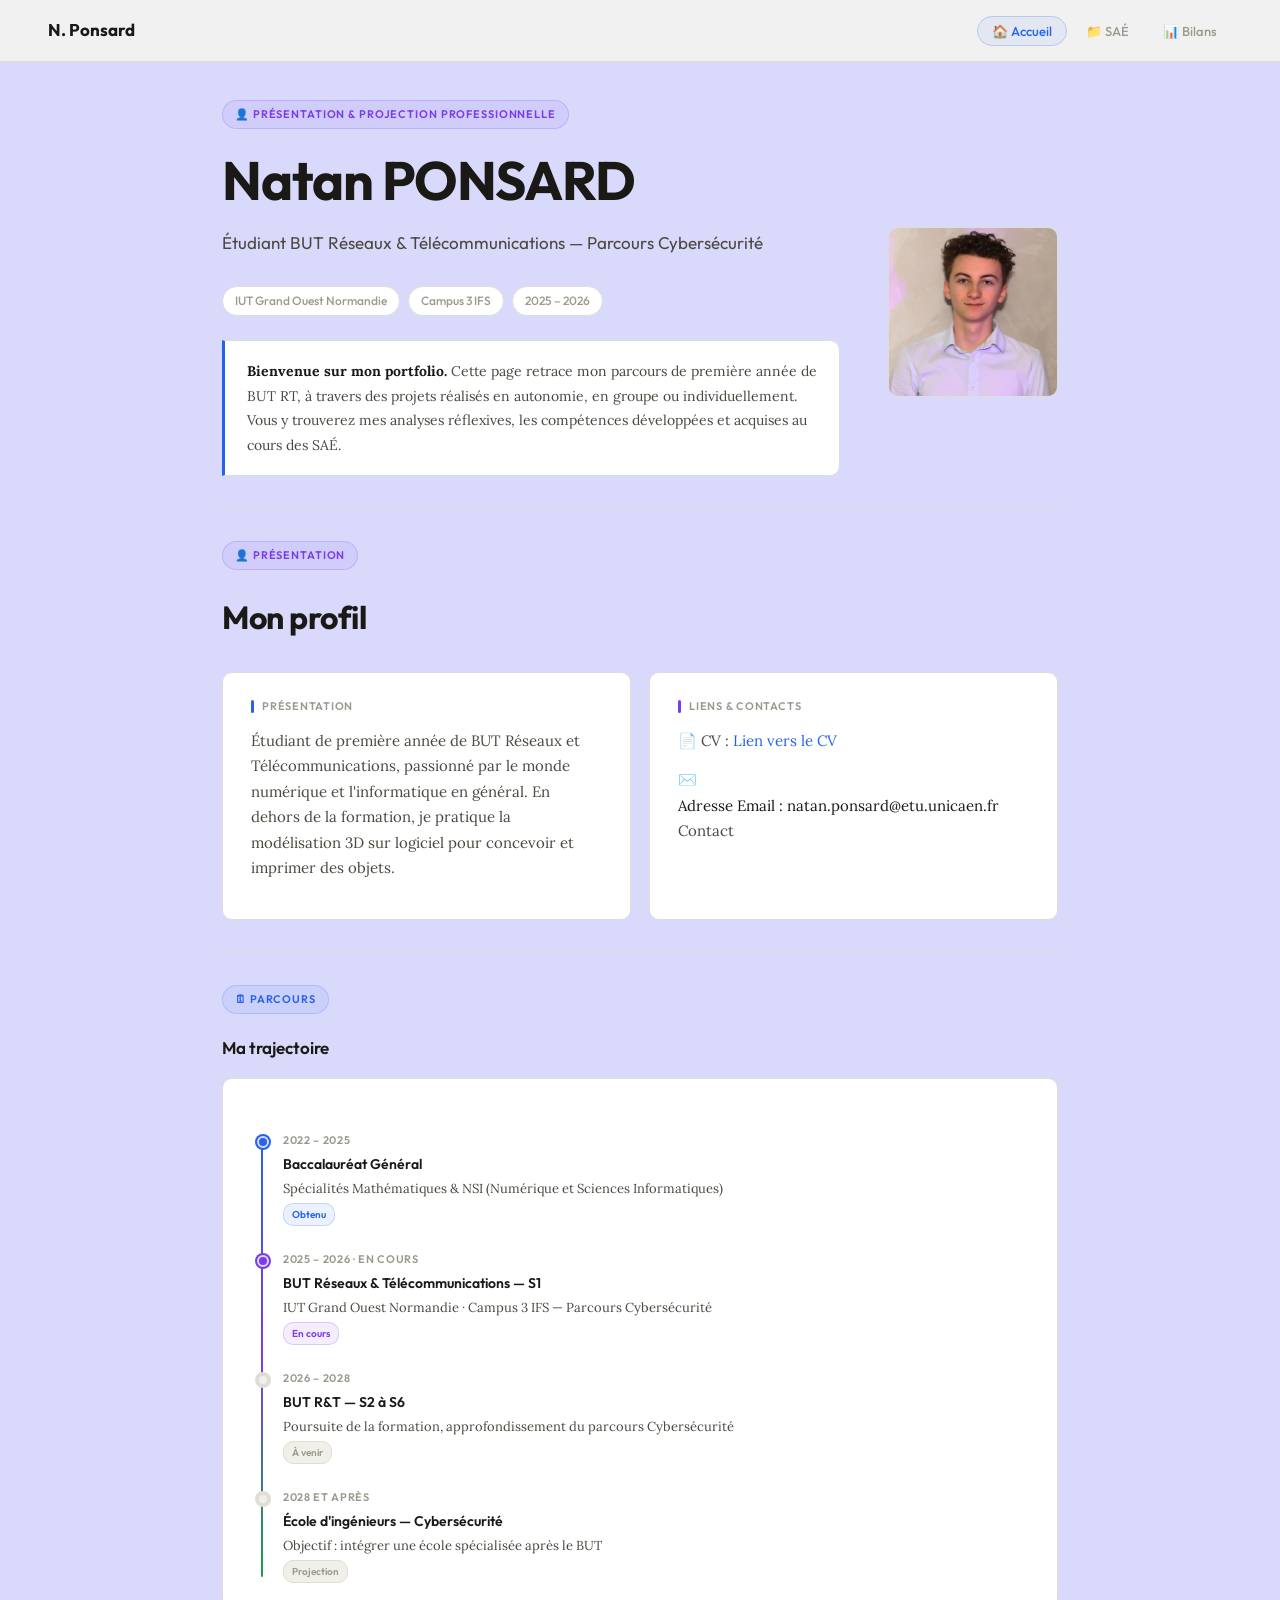
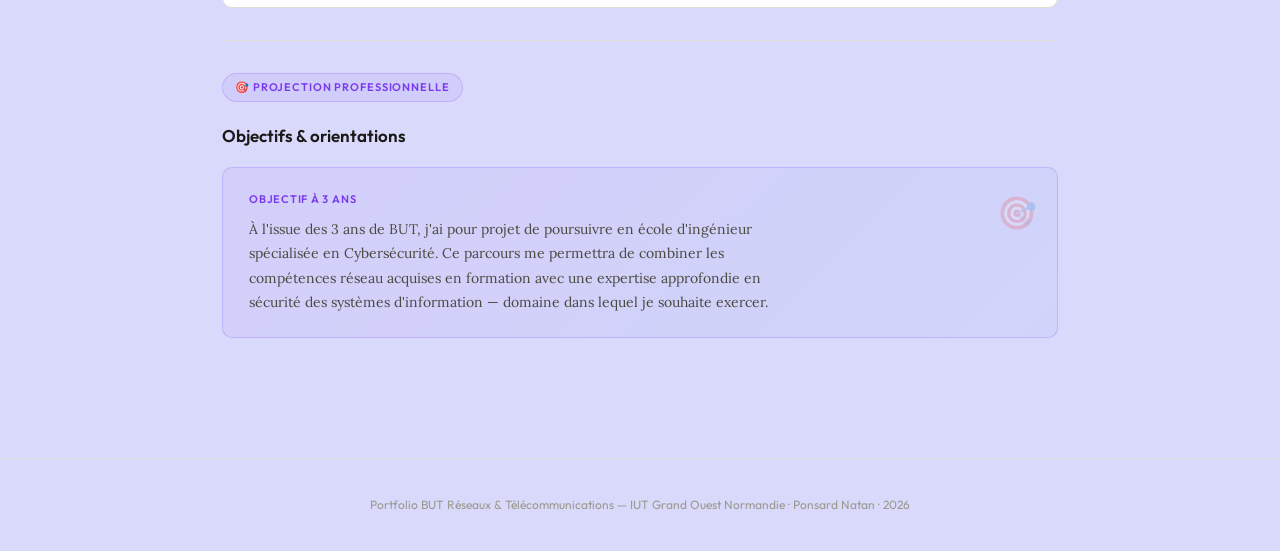
==== commit f5d7249f: "11eme commit" ====
--- a/index.html
+++ b/index.html
@@ -180,7 +180,7 @@
             <span class="contact-label">Adresse Email :</span>
             <span class="contact-sub">natan.ponsard@etu.unicaen.fr</span>
           </div>
-          <a href="mailto:natan.ponsard@etu.univ-caen.fr" class="contact-btn secondary">Écrire</a>
+          <a href="mailto:natan.ponsard@etu.univ-caen.fr" class="contact-btn secondary">Contact</a>
         </div>
     </div>
   </div>
